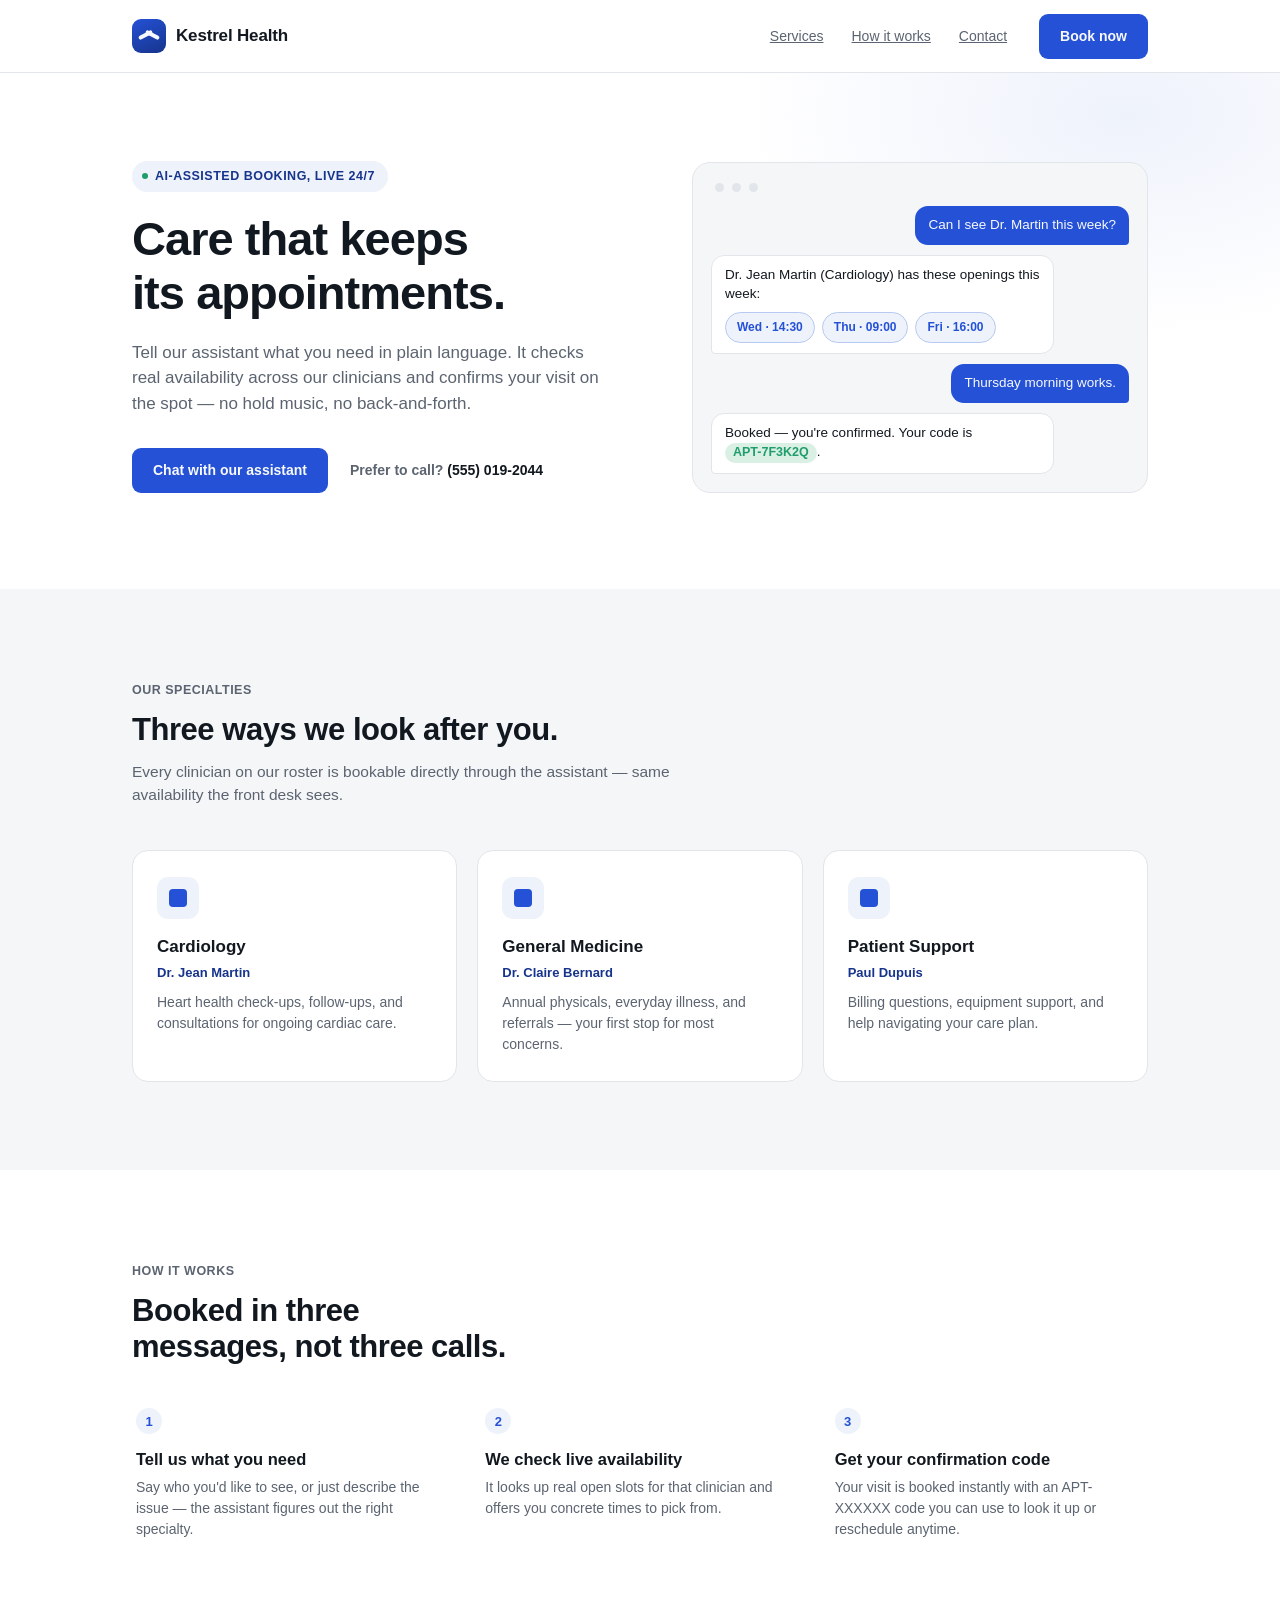
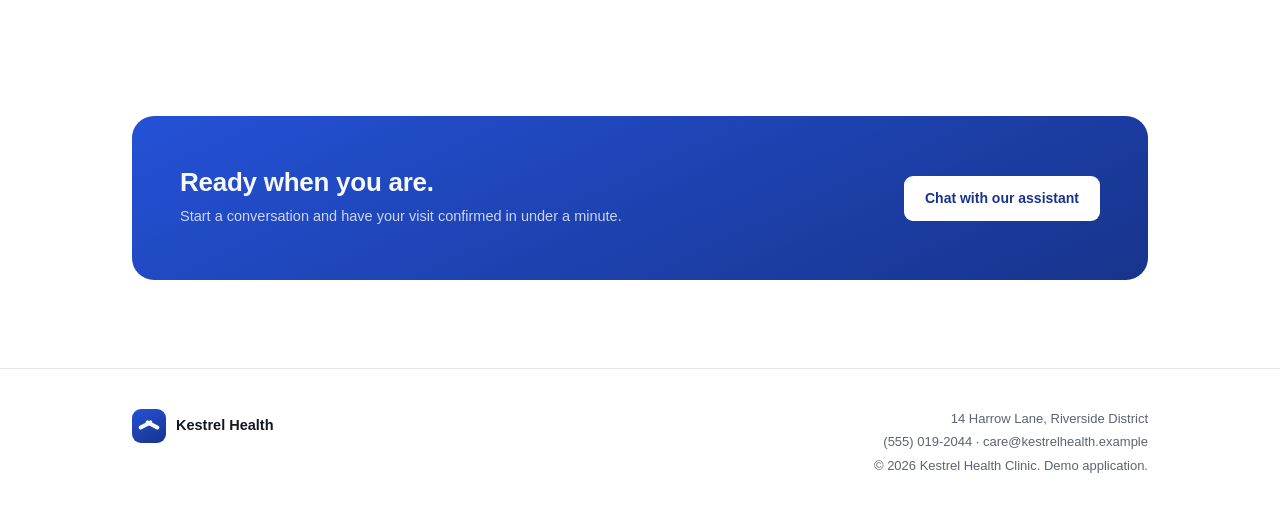
==== demo/BookingWithAI/WebFolder/index.html @ 7d662d2e "Add source PDF and demo; configure extraction for TN 26-08 - technote.json: cover (4 lines), skip co" ====
<!DOCTYPE html>
<html lang="en">
<head>
<meta charset="UTF-8">
<meta name="viewport" content="width=device-width, initial-scale=1">
<title>Kestrel Health — Care that keeps its appointments</title>
<style>
	:root {
		--ink: #12181f;
		--cobalt: #2451d6;
		--cobalt-deep: #17348c;
		--cobalt-tint: #eef2fb;
		--mist: #f5f6f8;
		--line: #e2e5ea;
		--slate: #5b6470;
		--mint: #1f9d6b;
		--mint-tint: #dbf0e5;
	}
	* { box-sizing: border-box; }
	html, body {
		margin: 0;
		padding: 0;
		font-family: -apple-system, "Segoe UI", "Helvetica Neue", Helvetica, Arial, sans-serif;
		color: var(--ink);
		background: #ffffff;
		-webkit-font-smoothing: antialiased;
	}
	body { line-height: 1.5; }
	h1, h2, h3 { line-height: 1.15; margin: 0; text-wrap: balance; }
	p { margin: 0; }
	a { color: inherit; }
	img, svg { display: block; max-width: 100%; }
	.wrap {
		max-width: 1080px;
		margin: 0 auto;
		padding: 0 32px;
	}

	/* ---- Header ---- */
	header {
		position: sticky;
		top: 0;
		z-index: 10;
		background: rgba(255,255,255,0.92);
		backdrop-filter: blur(6px);
		border-bottom: 1px solid var(--line);
	}
	.headerRow {
		display: flex;
		align-items: center;
		justify-content: space-between;
		height: 72px;
	}
	.brand {
		display: flex;
		align-items: center;
		gap: 10px;
		font-weight: 700;
		font-size: 17px;
		letter-spacing: -0.01em;
	}
	.mark {
		width: 34px;
		height: 34px;
		border-radius: 9px;
		background: linear-gradient(155deg, var(--cobalt) 0%, var(--cobalt-deep) 100%);
		position: relative;
		flex: none;
	}
	.mark::before, .mark::after {
		content: "";
		position: absolute;
		background: #f7f9ff;
	}
	.mark::before {
		width: 15px;
		height: 4px;
		border-radius: 2px;
		top: 14px;
		left: 6px;
		transform: rotate(-28deg);
	}
	.mark::after {
		width: 15px;
		height: 4px;
		border-radius: 2px;
		top: 14px;
		left: 13px;
		transform: rotate(28deg);
	}
	nav {
		display: flex;
		align-items: center;
		gap: 32px;
	}
	nav .links {
		display: flex;
		gap: 28px;
		font-size: 14px;
		font-weight: 500;
		color: var(--slate);
	}
	nav .links a:hover { color: var(--ink); }
	.btn {
		display: inline-flex;
		align-items: center;
		justify-content: center;
		gap: 8px;
		border-radius: 9px;
		font-weight: 600;
		font-size: 14px;
		text-decoration: none;
		padding: 11px 20px;
		border: 1px solid transparent;
		cursor: pointer;
		transition: background 0.15s ease, border-color 0.15s ease, color 0.15s ease;
	}
	.btn.primary { background: var(--cobalt); color: #f8f9fb; }
	.btn.primary:hover { background: var(--cobalt-deep); }
	.btn.ghost { background: transparent; color: var(--ink); border-color: var(--line); }
	.btn.ghost:hover { border-color: var(--slate); }

	/* ---- Hero ---- */
	.hero {
		padding: 88px 0 96px;
		background:
			radial-gradient(560px 320px at 88% 8%, var(--cobalt-tint) 0%, rgba(238,242,251,0) 70%);
	}
	.heroGrid {
		display: grid;
		grid-template-columns: 1.05fr 0.95fr;
		gap: 56px;
		align-items: center;
	}
	.eyebrow {
		display: inline-flex;
		align-items: center;
		gap: 7px;
		font-size: 12.5px;
		font-weight: 700;
		letter-spacing: 0.04em;
		text-transform: uppercase;
		color: var(--cobalt-deep);
		background: var(--cobalt-tint);
		border-radius: 999px;
		padding: 6px 13px 6px 10px;
		margin-bottom: 20px;
	}
	.eyebrow .dot { width: 6px; height: 6px; border-radius: 50%; background: var(--mint); }
	.hero h1 {
		font-size: 47px;
		font-weight: 700;
		letter-spacing: -0.02em;
		margin-bottom: 20px;
	}
	.hero .sub {
		font-size: 17px;
		color: var(--slate);
		max-width: 480px;
		margin-bottom: 32px;
	}
	.heroActions { display: flex; align-items: center; gap: 22px; flex-wrap: wrap; }
	.telLink { font-size: 14px; font-weight: 600; color: var(--slate); text-decoration: none; }
	.telLink span { color: var(--ink); }

	/* ---- Hero preview card ---- */
	.previewCard {
		background: var(--mist);
		border: 1px solid var(--line);
		border-radius: 18px;
		padding: 18px;
	}
	.previewChrome {
		display: flex;
		align-items: center;
		gap: 8px;
		padding: 2px 4px 14px;
	}
	.previewChrome span {
		width: 9px; height: 9px; border-radius: 50%; background: var(--line);
	}
	.previewMsgs { display: flex; flex-direction: column; gap: 10px; }
	.pBubble {
		max-width: 82%;
		padding: 10px 13px;
		border-radius: 13px;
		font-size: 13.5px;
		line-height: 1.4;
	}
	.pBubble.user {
		align-self: flex-end;
		background: var(--cobalt);
		color: #f8f9fb;
		border-bottom-right-radius: 4px;
	}
	.pBubble.ai {
		align-self: flex-start;
		background: #ffffff;
		border: 1px solid var(--line);
		border-bottom-left-radius: 4px;
	}
	.pCode {
		display: inline-block;
		background: var(--mint-tint);
		color: var(--mint);
		font-weight: 700;
		padding: 1px 8px;
		border-radius: 999px;
		font-size: 12.5px;
	}
	.pSlots { display: flex; gap: 7px; flex-wrap: wrap; margin-top: 9px; }
	.pSlot {
		font-size: 12px;
		font-weight: 600;
		color: var(--cobalt);
		background: var(--cobalt-tint);
		border: 1px solid #b7c9f2;
		border-radius: 999px;
		padding: 6px 11px;
	}

	/* ---- Sections ---- */
	section { padding: 88px 0; }
	.sectionHead { max-width: 560px; margin-bottom: 44px; }
	.sectionHead .eyebrow { background: none; padding: 0; margin-bottom: 12px; color: var(--slate); }
	.sectionHead h2 { font-size: 31px; letter-spacing: -0.015em; margin-bottom: 12px; }
	.sectionHead p { color: var(--slate); font-size: 15.5px; }

	.services { background: var(--mist); }
	.cardGrid {
		display: grid;
		grid-template-columns: repeat(3, 1fr);
		gap: 20px;
	}
	.card {
		background: #ffffff;
		border: 1px solid var(--line);
		border-radius: 16px;
		padding: 26px 24px;
	}
	.cardIcon {
		width: 42px;
		height: 42px;
		border-radius: 11px;
		background: var(--cobalt-tint);
		margin-bottom: 18px;
		position: relative;
	}
	.cardIcon::before {
		content: "";
		position: absolute;
		inset: 12px;
		border-radius: 4px;
		background: var(--cobalt);
	}
	.card h3 { font-size: 17px; margin-bottom: 6px; }
	.card .who { font-size: 13px; font-weight: 600; color: var(--cobalt-deep); margin-bottom: 10px; }
	.card p.desc { color: var(--slate); font-size: 14px; }

	.steps {
		display: grid;
		grid-template-columns: repeat(3, 1fr);
		gap: 32px;
	}
	.step { position: relative; padding-left: 4px; }
	.step .num {
		font-size: 13px;
		font-weight: 700;
		color: var(--cobalt);
		background: var(--cobalt-tint);
		width: 26px;
		height: 26px;
		border-radius: 50%;
		display: flex;
		align-items: center;
		justify-content: center;
		margin-bottom: 16px;
	}
	.step h3 { font-size: 16.5px; margin-bottom: 8px; }
	.step p { color: var(--slate); font-size: 14px; }

	.ctaBand {
		background: linear-gradient(155deg, var(--cobalt) 0%, var(--cobalt-deep) 100%);
		border-radius: 22px;
		padding: 52px 48px;
		display: flex;
		align-items: center;
		justify-content: space-between;
		gap: 24px;
		flex-wrap: wrap;
		color: #f8f9fb;
	}
	.ctaBand h2 { font-size: 26px; letter-spacing: -0.01em; margin-bottom: 8px; }
	.ctaBand p { color: rgba(248,249,251,0.8); font-size: 14.5px; }
	.ctaBand .btn.primary { background: #ffffff; color: var(--cobalt-deep); }
	.ctaBand .btn.primary:hover { background: #eef2fb; }

	footer {
		border-top: 1px solid var(--line);
		padding: 40px 0;
	}
	.footRow {
		display: flex;
		justify-content: space-between;
		align-items: flex-start;
		flex-wrap: wrap;
		gap: 24px;
	}
	.footBrand { display: flex; align-items: center; gap: 10px; font-weight: 700; font-size: 14.5px; }
	.footMeta { font-size: 13px; color: var(--slate); text-align: right; }
	.footMeta div + div { margin-top: 4px; }

	@media (max-width: 860px) {
		.heroGrid { grid-template-columns: 1fr; }
		.cardGrid, .steps { grid-template-columns: 1fr; }
		nav .links { display: none; }
		.hero h1 { font-size: 36px; }
		.footRow { flex-direction: column; }
		.footMeta { text-align: left; }
	}

	@media (prefers-color-scheme: dark) {
		html, body { background: #0f1319; color: #e9ecf2; }
		header { background: rgba(15,19,25,0.86); border-color: #232a35; }
		.line, .card, header, footer { border-color: #232a35; }
		.card { background: #161c25; border-color: #232a35; }
		.previewCard { background: #161c25; border-color: #232a35; }
		.pBubble.ai { background: #1d2430; border-color: #2a3240; color: #e9ecf2; }
		.services { background: #131820; }
		.btn.ghost { border-color: #2a3240; color: #e9ecf2; }
		.eyebrow { color: #a9c0f5; background: #1a2338; }
		.sectionHead .eyebrow { background: none; color: #8b95a6; }
		.hero .sub, .card p.desc, .step p, .sectionHead p, .footMeta, nav .links { color: #8b95a6; }
		footer, header, .card, .previewCard { border-color: #232a35; }
	}
</style>
</head>
<body>

<header>
	<div class="wrap headerRow">
		<div class="brand"><span class="mark"></span> Kestrel Health</div>
		<nav>
			<div class="links">
				<a href="#services">Services</a>
				<a href="#how">How it works</a>
				<a href="#contact">Contact</a>
			</div>
			<a class="btn primary" href="webchat.html">Book now</a>
		</nav>
	</div>
</header>

<section class="hero">
	<div class="wrap heroGrid">
		<div>
			<div class="eyebrow"><span class="dot"></span> AI-assisted booking, live 24/7</div>
			<h1>Care that keeps its appointments.</h1>
			<p class="sub">Tell our assistant what you need in plain language. It checks real availability across our clinicians and confirms your visit on the spot — no hold music, no back-and-forth.</p>
			<div class="heroActions">
				<a class="btn primary" href="webchat.html">Chat with our assistant</a>
				<a class="telLink" href="tel:+15550192044">Prefer to call? <span>(555) 019-2044</span></a>
			</div>
		</div>
		<div class="previewCard">
			<div class="previewChrome"><span></span><span></span><span></span></div>
			<div class="previewMsgs">
				<div class="pBubble user">Can I see Dr. Martin this week?</div>
				<div class="pBubble ai">
					Dr. Jean Martin (Cardiology) has these openings this week:
					<div class="pSlots">
						<span class="pSlot">Wed · 14:30</span>
						<span class="pSlot">Thu · 09:00</span>
						<span class="pSlot">Fri · 16:00</span>
					</div>
				</div>
				<div class="pBubble user">Thursday morning works.</div>
				<div class="pBubble ai">Booked — you're confirmed. Your code is <span class="pCode">APT-7F3K2Q</span>.</div>
			</div>
		</div>
	</div>
</section>

<section class="services" id="services">
	<div class="wrap">
		<div class="sectionHead">
			<div class="eyebrow">Our specialties</div>
			<h2>Three ways we look after you.</h2>
			<p>Every clinician on our roster is bookable directly through the assistant — same availability the front desk sees.</p>
		</div>
		<div class="cardGrid">
			<div class="card">
				<div class="cardIcon"></div>
				<h3>Cardiology</h3>
				<div class="who">Dr. Jean Martin</div>
				<p class="desc">Heart health check-ups, follow-ups, and consultations for ongoing cardiac care.</p>
			</div>
			<div class="card">
				<div class="cardIcon"></div>
				<h3>General Medicine</h3>
				<div class="who">Dr. Claire Bernard</div>
				<p class="desc">Annual physicals, everyday illness, and referrals — your first stop for most concerns.</p>
			</div>
			<div class="card">
				<div class="cardIcon"></div>
				<h3>Patient Support</h3>
				<div class="who">Paul Dupuis</div>
				<p class="desc">Billing questions, equipment support, and help navigating your care plan.</p>
			</div>
		</div>
	</div>
</section>

<section id="how">
	<div class="wrap">
		<div class="sectionHead">
			<div class="eyebrow">How it works</div>
			<h2>Booked in three messages, not three calls.</h2>
		</div>
		<div class="steps">
			<div class="step">
				<div class="num">1</div>
				<h3>Tell us what you need</h3>
				<p>Say who you'd like to see, or just describe the issue — the assistant figures out the right specialty.</p>
			</div>
			<div class="step">
				<div class="num">2</div>
				<h3>We check live availability</h3>
				<p>It looks up real open slots for that clinician and offers you concrete times to pick from.</p>
			</div>
			<div class="step">
				<div class="num">3</div>
				<h3>Get your confirmation code</h3>
				<p>Your visit is booked instantly with an APT-XXXXXX code you can use to look it up or reschedule anytime.</p>
			</div>
		</div>
	</div>
</section>

<section id="contact">
	<div class="wrap">
		<div class="ctaBand">
			<div>
				<h2>Ready when you are.</h2>
				<p>Start a conversation and have your visit confirmed in under a minute.</p>
			</div>
			<a class="btn primary" href="webchat.html">Chat with our assistant</a>
		</div>
	</div>
</section>

<footer>
	<div class="wrap footRow">
		<div class="footBrand"><span class="mark"></span> Kestrel Health</div>
		<div class="footMeta">
			<div>14 Harrow Lane, Riverside District</div>
			<div>(555) 019-2044 · care@kestrelhealth.example</div>
			<div>© 2026 Kestrel Health Clinic. Demo application.</div>
		</div>
	</div>
</footer>

</body>
</html>
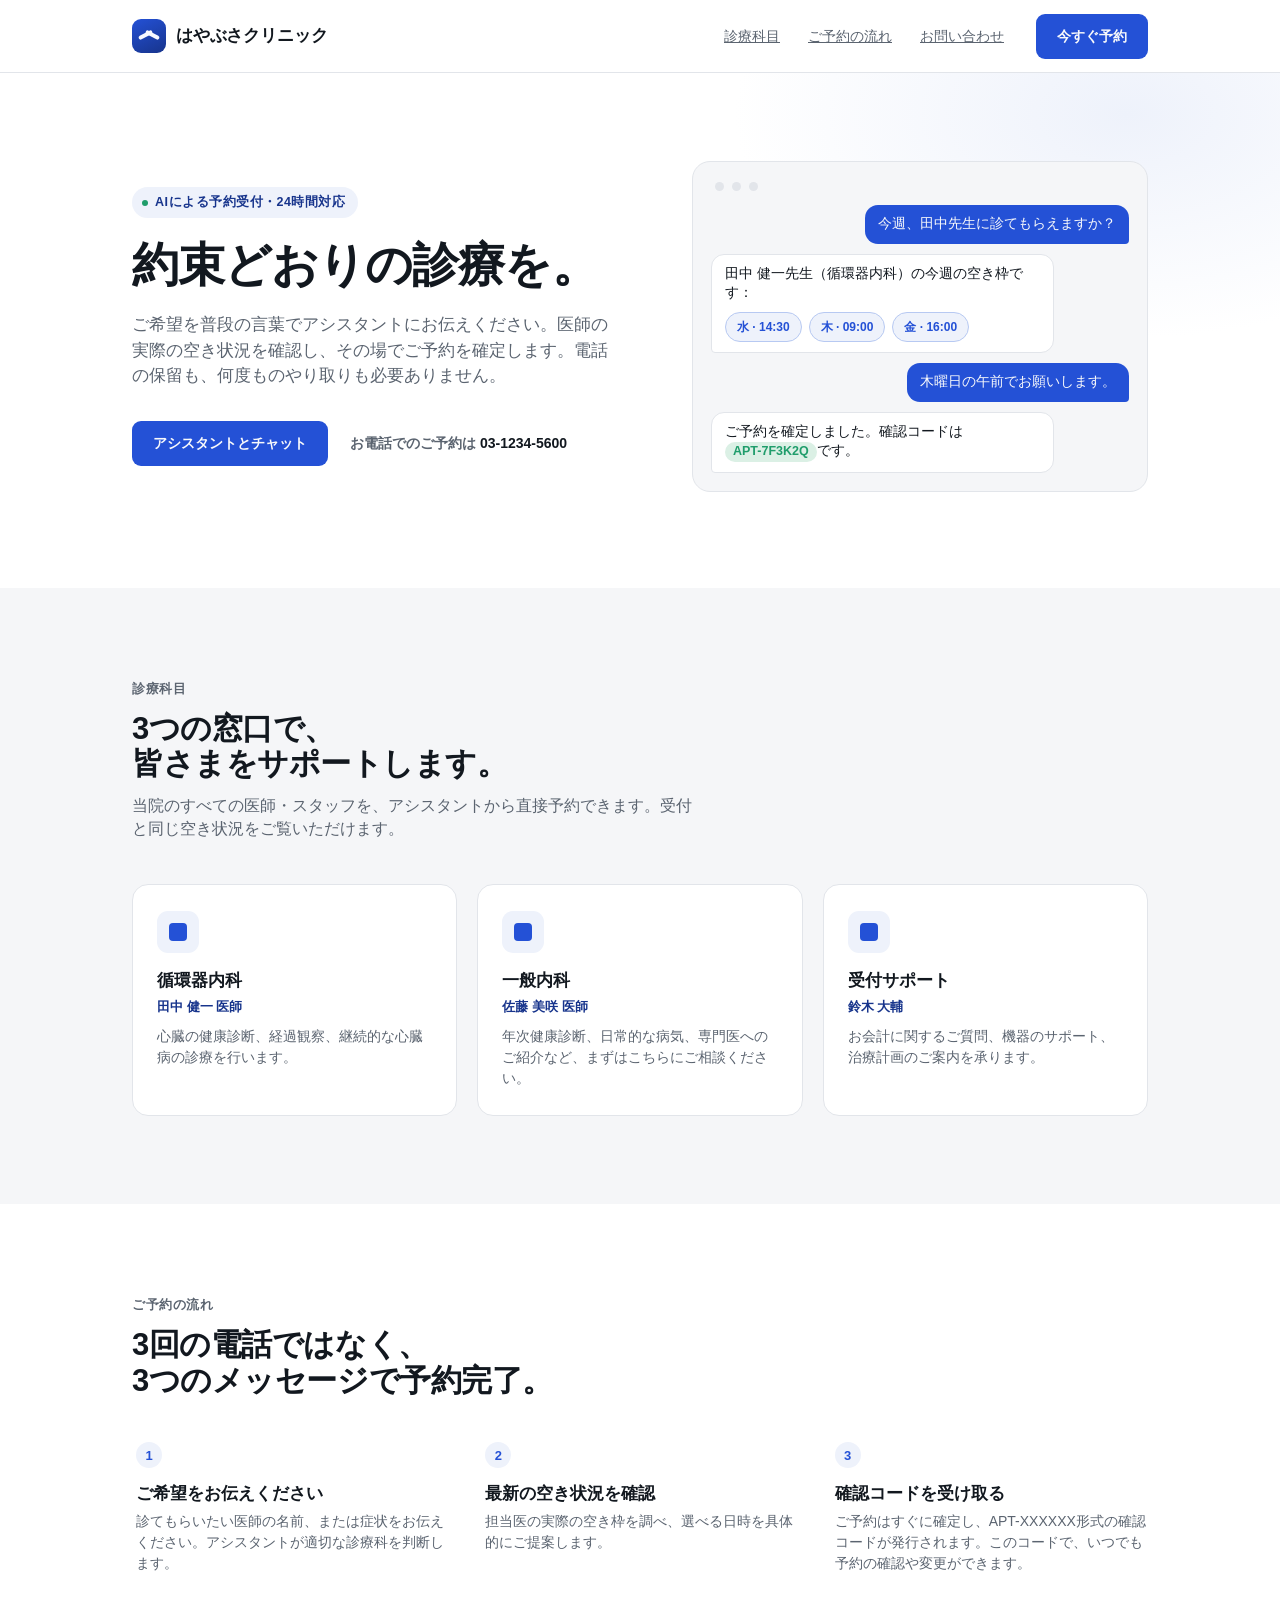
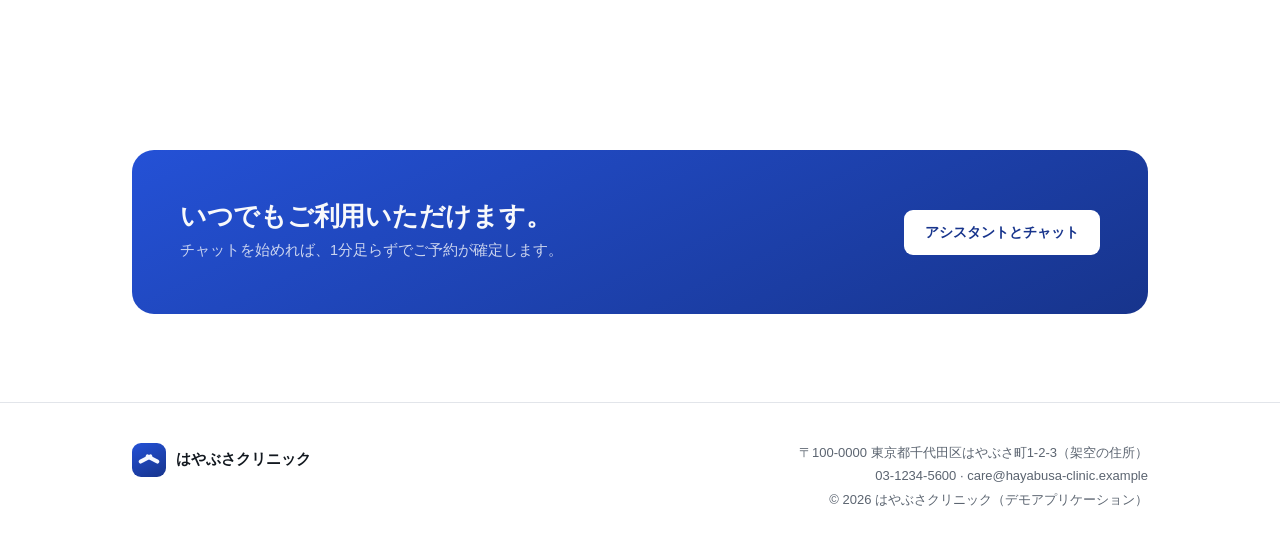
==== commit 7379ea85: "Demo: Japanese web pages and reply-language rule - index.html and webchat.html translated (lang=ja, " ====
--- a/demo/BookingWithAI/WebFolder/index.html
+++ b/demo/BookingWithAI/WebFolder/index.html
@@ -1,9 +1,9 @@
 <!DOCTYPE html>
-<html lang="en">
+<html lang="ja">
 <head>
 <meta charset="UTF-8">
 <meta name="viewport" content="width=device-width, initial-scale=1">
-<title>Kestrel Health — Care that keeps its appointments</title>
+<title>はやぶさクリニック — 約束どおりの診療を</title>
 <style>
 	:root {
 		--ink: #12181f;
@@ -20,7 +20,7 @@
 	html, body {
 		margin: 0;
 		padding: 0;
-		font-family: -apple-system, "Segoe UI", "Helvetica Neue", Helvetica, Arial, sans-serif;
+		font-family: -apple-system, "Segoe UI", "Helvetica Neue", Helvetica, Arial, "Hiragino Sans", "Hiragino Kaku Gothic ProN", "Yu Gothic UI", Meiryo, sans-serif;
 		color: var(--ink);
 		background: #ffffff;
 		-webkit-font-smoothing: antialiased;
@@ -339,14 +339,14 @@
 
 <header>
 	<div class="wrap headerRow">
-		<div class="brand"><span class="mark"></span> Kestrel Health</div>
+		<div class="brand"><span class="mark"></span> はやぶさクリニック</div>
 		<nav>
 			<div class="links">
-				<a href="#services">Services</a>
-				<a href="#how">How it works</a>
-				<a href="#contact">Contact</a>
-			</div>
-			<a class="btn primary" href="webchat.html">Book now</a>
+				<a href="#services">診療科目</a>
+				<a href="#how">ご予約の流れ</a>
+				<a href="#contact">お問い合わせ</a>
+			</div>
+			<a class="btn primary" href="webchat.html">今すぐ予約</a>
 		</nav>
 	</div>
 </header>
@@ -354,28 +354,28 @@
 <section class="hero">
 	<div class="wrap heroGrid">
 		<div>
-			<div class="eyebrow"><span class="dot"></span> AI-assisted booking, live 24/7</div>
-			<h1>Care that keeps its appointments.</h1>
-			<p class="sub">Tell our assistant what you need in plain language. It checks real availability across our clinicians and confirms your visit on the spot — no hold music, no back-and-forth.</p>
+			<div class="eyebrow"><span class="dot"></span> AIによる予約受付・24時間対応</div>
+			<h1>約束どおりの診療を。</h1>
+			<p class="sub">ご希望を普段の言葉でアシスタントにお伝えください。医師の実際の空き状況を確認し、その場でご予約を確定します。電話の保留も、何度ものやり取りも必要ありません。</p>
 			<div class="heroActions">
-				<a class="btn primary" href="webchat.html">Chat with our assistant</a>
-				<a class="telLink" href="tel:+15550192044">Prefer to call? <span>(555) 019-2044</span></a>
+				<a class="btn primary" href="webchat.html">アシスタントとチャット</a>
+				<a class="telLink" href="tel:+81312345600">お電話でのご予約は <span>03-1234-5600</span></a>
 			</div>
 		</div>
 		<div class="previewCard">
 			<div class="previewChrome"><span></span><span></span><span></span></div>
 			<div class="previewMsgs">
-				<div class="pBubble user">Can I see Dr. Martin this week?</div>
+				<div class="pBubble user">今週、田中先生に診てもらえますか？</div>
 				<div class="pBubble ai">
-					Dr. Jean Martin (Cardiology) has these openings this week:
+					田中 健一先生（循環器内科）の今週の空き枠です：
 					<div class="pSlots">
-						<span class="pSlot">Wed · 14:30</span>
-						<span class="pSlot">Thu · 09:00</span>
-						<span class="pSlot">Fri · 16:00</span>
+						<span class="pSlot">水 · 14:30</span>
+						<span class="pSlot">木 · 09:00</span>
+						<span class="pSlot">金 · 16:00</span>
 					</div>
 				</div>
-				<div class="pBubble user">Thursday morning works.</div>
-				<div class="pBubble ai">Booked — you're confirmed. Your code is <span class="pCode">APT-7F3K2Q</span>.</div>
+				<div class="pBubble user">木曜日の午前でお願いします。</div>
+				<div class="pBubble ai">ご予約を確定しました。確認コードは<span class="pCode">APT-7F3K2Q</span>です。</div>
 			</div>
 		</div>
 	</div>
@@ -384,28 +384,28 @@
 <section class="services" id="services">
 	<div class="wrap">
 		<div class="sectionHead">
-			<div class="eyebrow">Our specialties</div>
-			<h2>Three ways we look after you.</h2>
-			<p>Every clinician on our roster is bookable directly through the assistant — same availability the front desk sees.</p>
+			<div class="eyebrow">診療科目</div>
+			<h2>3つの窓口で、<br>皆さまをサポートします。</h2>
+			<p>当院のすべての医師・スタッフを、アシスタントから直接予約できます。受付と同じ空き状況をご覧いただけます。</p>
 		</div>
 		<div class="cardGrid">
 			<div class="card">
 				<div class="cardIcon"></div>
-				<h3>Cardiology</h3>
-				<div class="who">Dr. Jean Martin</div>
-				<p class="desc">Heart health check-ups, follow-ups, and consultations for ongoing cardiac care.</p>
+				<h3>循環器内科</h3>
+				<div class="who">田中 健一 医師</div>
+				<p class="desc">心臓の健康診断、経過観察、継続的な心臓病の診療を行います。</p>
 			</div>
 			<div class="card">
 				<div class="cardIcon"></div>
-				<h3>General Medicine</h3>
-				<div class="who">Dr. Claire Bernard</div>
-				<p class="desc">Annual physicals, everyday illness, and referrals — your first stop for most concerns.</p>
+				<h3>一般内科</h3>
+				<div class="who">佐藤 美咲 医師</div>
+				<p class="desc">年次健康診断、日常的な病気、専門医へのご紹介など、まずはこちらにご相談ください。</p>
 			</div>
 			<div class="card">
 				<div class="cardIcon"></div>
-				<h3>Patient Support</h3>
-				<div class="who">Paul Dupuis</div>
-				<p class="desc">Billing questions, equipment support, and help navigating your care plan.</p>
+				<h3>受付サポート</h3>
+				<div class="who">鈴木 大輔</div>
+				<p class="desc">お会計に関するご質問、機器のサポート、治療計画のご案内を承ります。</p>
 			</div>
 		</div>
 	</div>
@@ -414,24 +414,24 @@
 <section id="how">
 	<div class="wrap">
 		<div class="sectionHead">
-			<div class="eyebrow">How it works</div>
-			<h2>Booked in three messages, not three calls.</h2>
+			<div class="eyebrow">ご予約の流れ</div>
+			<h2>3回の電話ではなく、<br>3つのメッセージで予約完了。</h2>
 		</div>
 		<div class="steps">
 			<div class="step">
 				<div class="num">1</div>
-				<h3>Tell us what you need</h3>
-				<p>Say who you'd like to see, or just describe the issue — the assistant figures out the right specialty.</p>
+				<h3>ご希望をお伝えください</h3>
+				<p>診てもらいたい医師の名前、または症状をお伝えください。アシスタントが適切な診療科を判断します。</p>
 			</div>
 			<div class="step">
 				<div class="num">2</div>
-				<h3>We check live availability</h3>
-				<p>It looks up real open slots for that clinician and offers you concrete times to pick from.</p>
+				<h3>最新の空き状況を確認</h3>
+				<p>担当医の実際の空き枠を調べ、選べる日時を具体的にご提案します。</p>
 			</div>
 			<div class="step">
 				<div class="num">3</div>
-				<h3>Get your confirmation code</h3>
-				<p>Your visit is booked instantly with an APT-XXXXXX code you can use to look it up or reschedule anytime.</p>
+				<h3>確認コードを受け取る</h3>
+				<p>ご予約はすぐに確定し、APT-XXXXXX形式の確認コードが発行されます。このコードで、いつでも予約の確認や変更ができます。</p>
 			</div>
 		</div>
 	</div>
@@ -441,21 +441,21 @@
 	<div class="wrap">
 		<div class="ctaBand">
 			<div>
-				<h2>Ready when you are.</h2>
-				<p>Start a conversation and have your visit confirmed in under a minute.</p>
-			</div>
-			<a class="btn primary" href="webchat.html">Chat with our assistant</a>
+				<h2>いつでもご利用いただけます。</h2>
+				<p>チャットを始めれば、1分足らずでご予約が確定します。</p>
+			</div>
+			<a class="btn primary" href="webchat.html">アシスタントとチャット</a>
 		</div>
 	</div>
 </section>
 
 <footer>
 	<div class="wrap footRow">
-		<div class="footBrand"><span class="mark"></span> Kestrel Health</div>
+		<div class="footBrand"><span class="mark"></span> はやぶさクリニック</div>
 		<div class="footMeta">
-			<div>14 Harrow Lane, Riverside District</div>
-			<div>(555) 019-2044 · care@kestrelhealth.example</div>
-			<div>© 2026 Kestrel Health Clinic. Demo application.</div>
+			<div>〒100-0000 東京都千代田区はやぶさ町1-2-3（架空の住所）</div>
+			<div>03-1234-5600 · care@hayabusa-clinic.example</div>
+			<div>© 2026 はやぶさクリニック（デモアプリケーション）</div>
 		</div>
 	</div>
 </footer>
